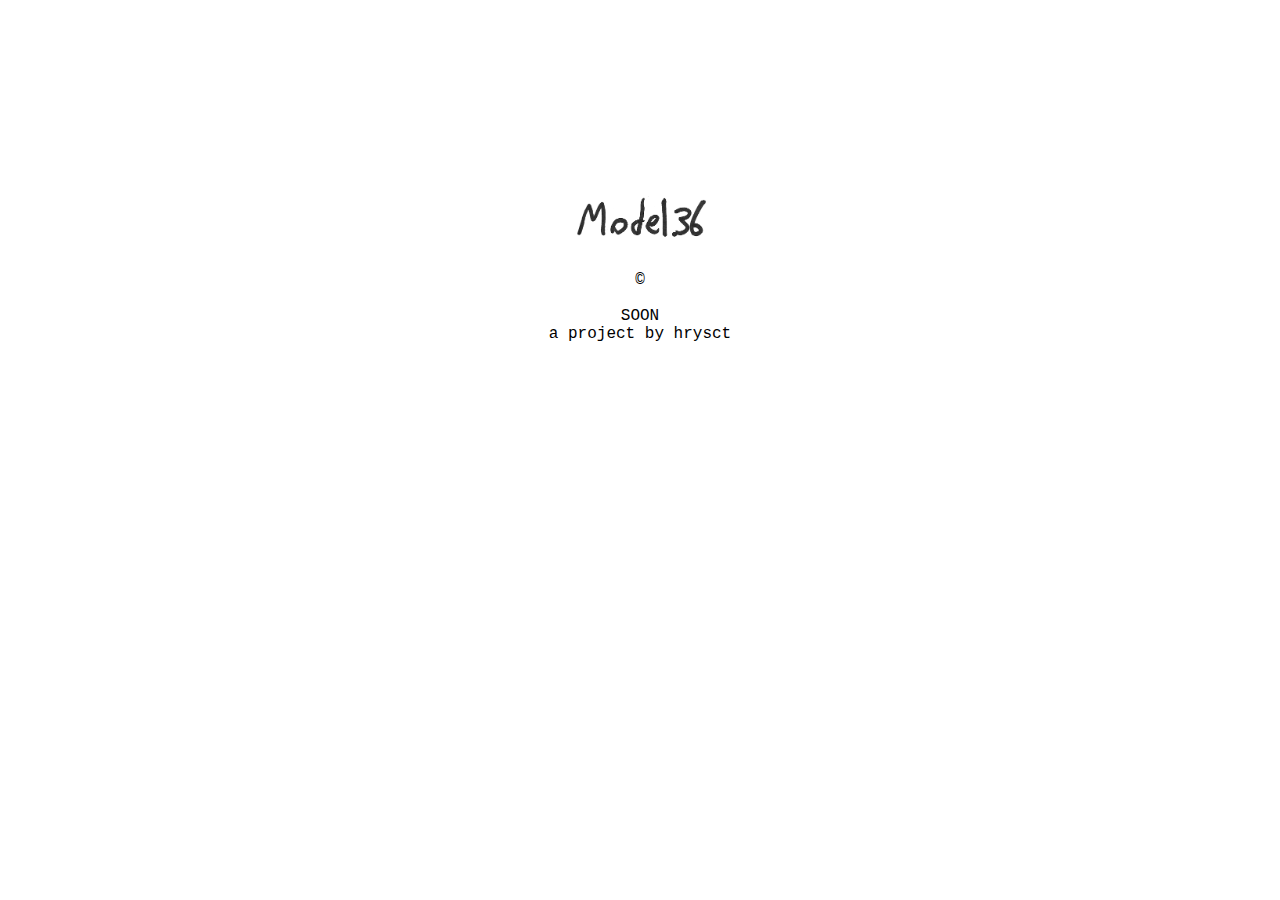
==== index.html @ e8d90c59 "favicon FINAL" ====
<!DOCTYPE HTML>
<html>

<head>

    <title>hrysct / Model.36 ©
    </title>
    
    <link rel="icon" type="image/png" href="favicon-32x32.png" sizes="32x32" />
    <link rel="icon" type="image/png" href="favicon-16x16.png" sizes="16x16" />
    
    <link rel="stylesheet"
          type="text/css"
          href="stylesheet.css" />

</head>
    
<body>
        
    <img id="placeholder" src="logo.png">
    
    <p>©<br><br>SOON<br>a project by hrysct</p>

</body>

</html>
---- stylesheet.css ----
/* Model.36 style sheet */

body
{
    text-align:center;
    padding:180px;
}

#placeholder
{
    width:16%;
    height:16%;
    padding-bottom:-36px;
}

p
{
    font-family:courier;
}
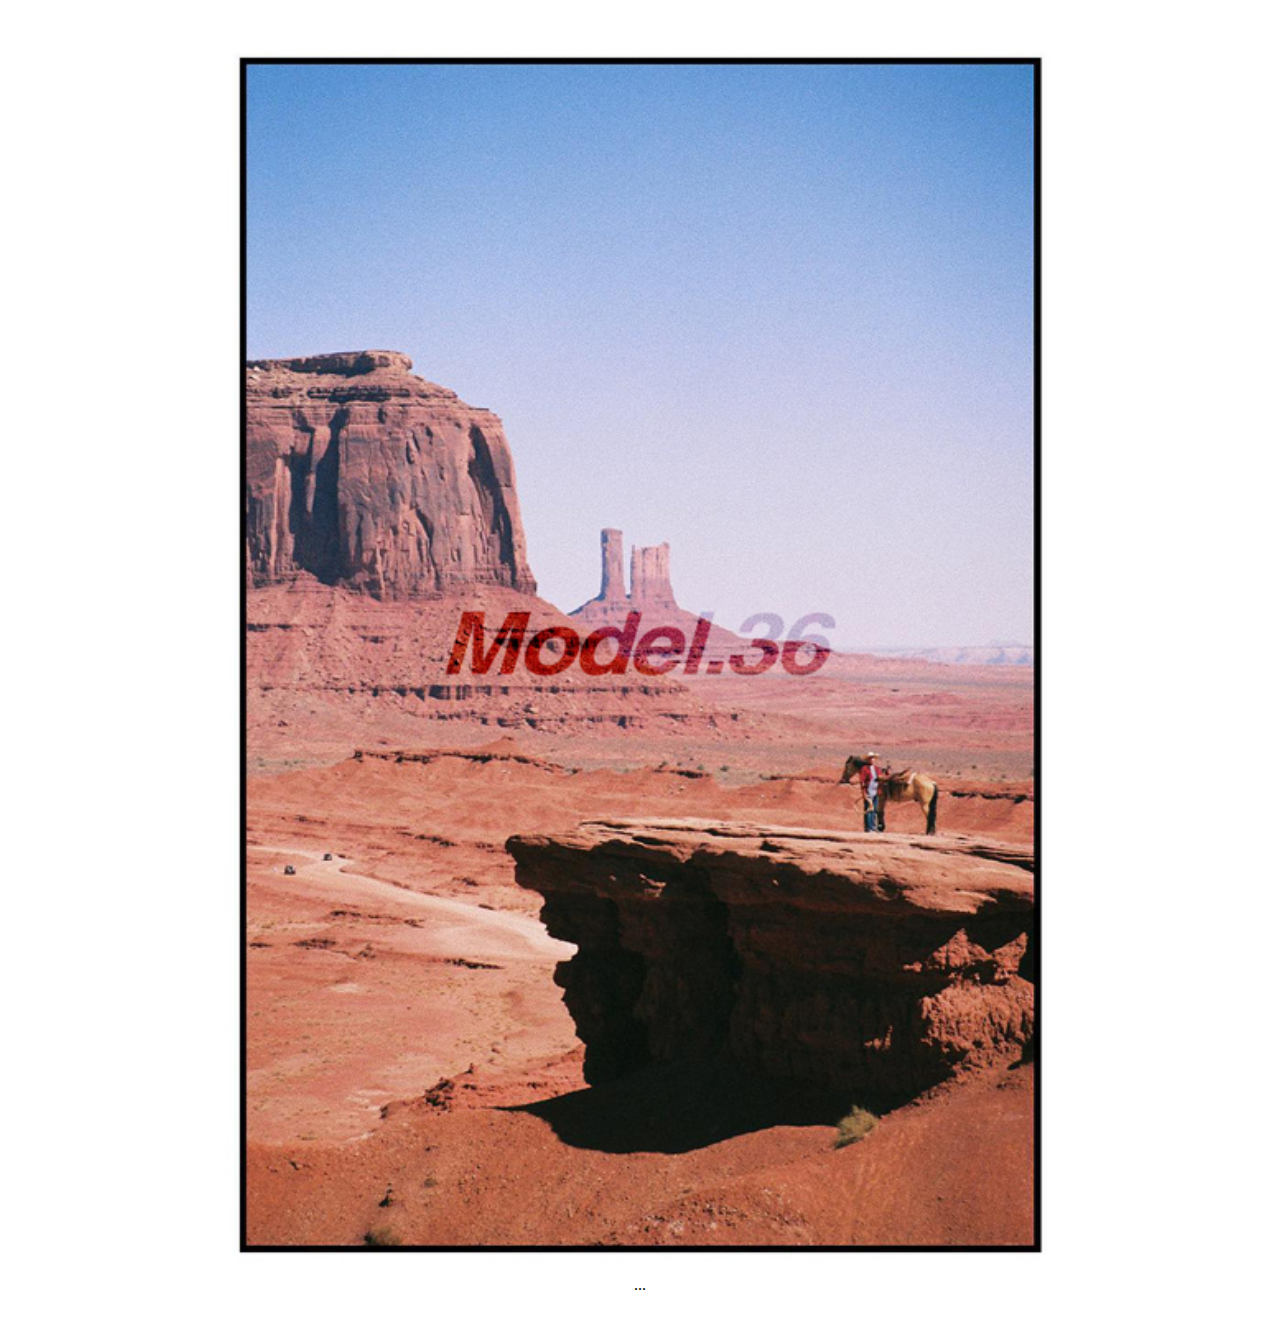
==== commit f3078462: "radio page add" ====
--- a/index.html
+++ b/index.html
@@ -3,7 +3,7 @@
 
 <head>
 
-    <title>hrysct / Model.36 ©
+    <title>Model.36
     </title>
     
     <link rel="icon" type="image/png" href="favicon-32x32.png" sizes="32x32" />
@@ -17,9 +17,15 @@
     
 <body>
         
-    <img id="placeholder" src="logo.png">
-    
-    <p>©<br><br>SOON<br>a project by hrysct</p>
+    <div id="wrap">
+    <div id="left_col">
+        <img id="arizona" src="arizona.jpg">
+    </div>
+    <div id="right_col">
+        ...
+    </div>
+        
+</div>
 
 </body>
 
--- a/stylesheet.css
+++ b/stylesheet.css
@@ -2,18 +2,34 @@
 
 body
 {
-    text-align:center;
-    padding:180px;
-}
-
-#placeholder
-{
-    width:16%;
-    height:16%;
-    padding-bottom:-36px;
+    padding:30px;
 }
 
 p
 {
     font-family:courier;
+    font-size:10pt;
 }
+
+#wrap 
+{
+   text-align:center;
+}
+
+#arizona
+{
+    width:82%;
+    height:82%;
+}
+
+#radiologo
+{
+    width:300px;
+    height:auto;
+}
+
+#cover
+{
+    width:375px;
+    height:auto;
+}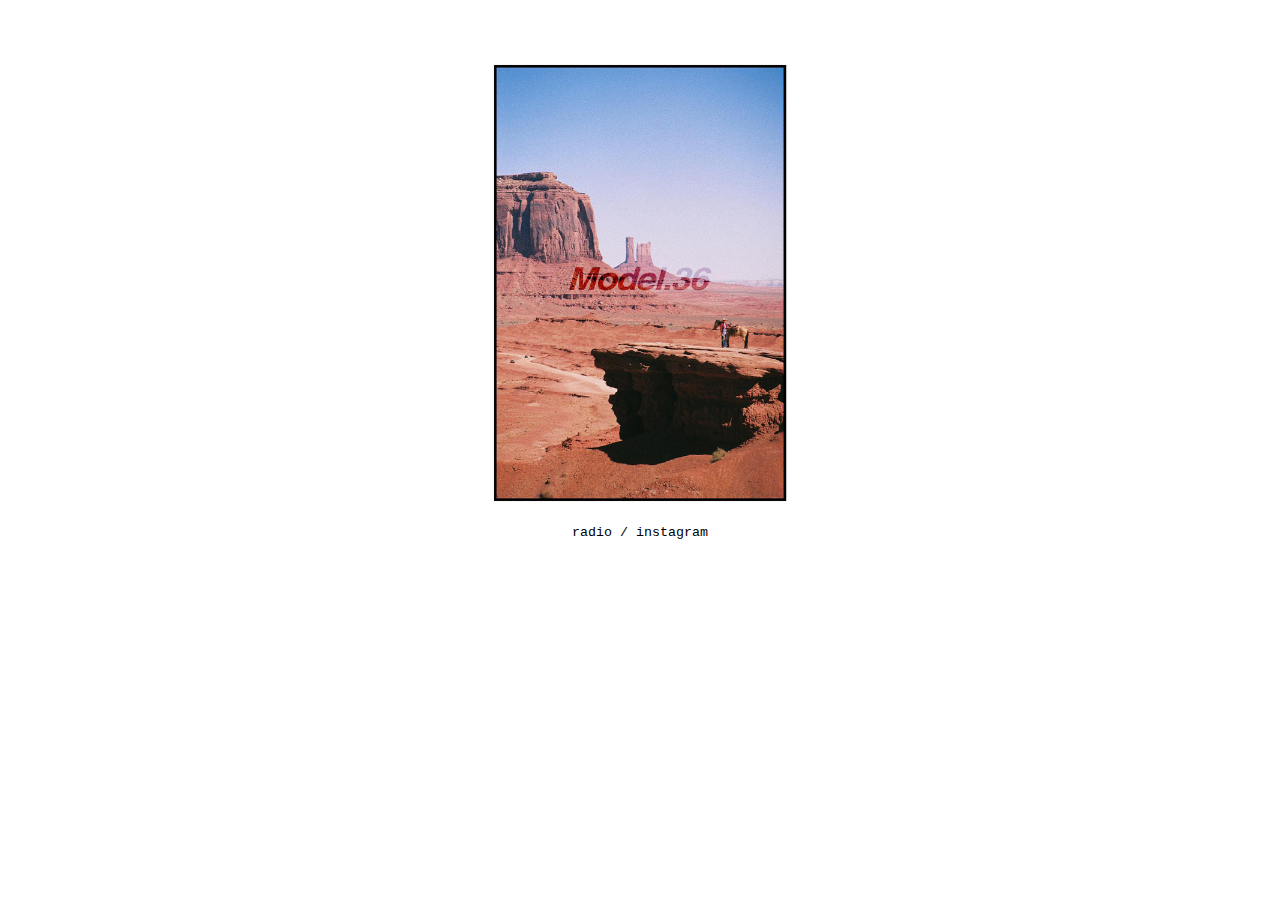
==== commit e561e4e6: "update index and css" ====
--- a/index.html
+++ b/index.html
@@ -16,16 +16,14 @@
 </head>
     
 <body>
+    
+    <div id="spacer"></div>
+    <div id="wrap">
+        <img id="arizona" src="arizona.jpg">
+        <br>
+        <p>radio / instagram</p>
         
-    <div id="wrap">
-    <div id="left_col">
-        <img id="arizona" src="arizona.jpg">
     </div>
-    <div id="right_col">
-        ...
-    </div>
-        
-</div>
 
 </body>
 
--- a/stylesheet.css
+++ b/stylesheet.css
@@ -11,6 +11,11 @@
     font-size:10pt;
 }
 
+#spacer
+{
+    padding:10px;
+}
+
 #wrap 
 {
    text-align:center;
@@ -18,8 +23,8 @@
 
 #arizona
 {
-    width:82%;
-    height:82%;
+    width:360px;
+    height:auto;
 }
 
 #radiologo
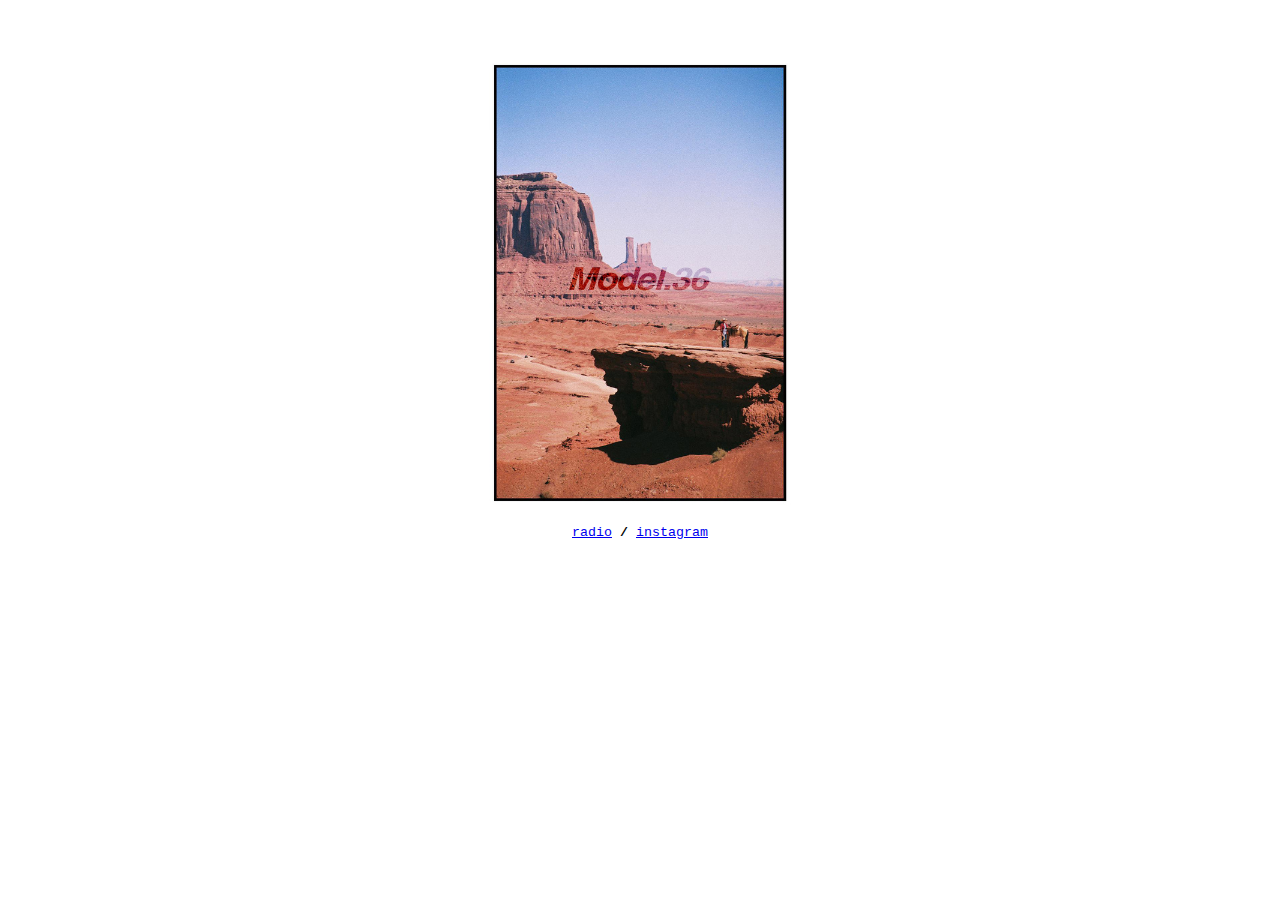
==== commit cabe021a: "FINAL?" ====
--- a/index.html
+++ b/index.html
@@ -21,7 +21,7 @@
     <div id="wrap">
         <img id="arizona" src="arizona.jpg">
         <br>
-        <p>radio / instagram</p>
+        <p><a href="https://model36.com/radio">radio</a> <b>/</b> <a href="https://www.instagram.com/model.36">instagram</a></p>
         
     </div>
 
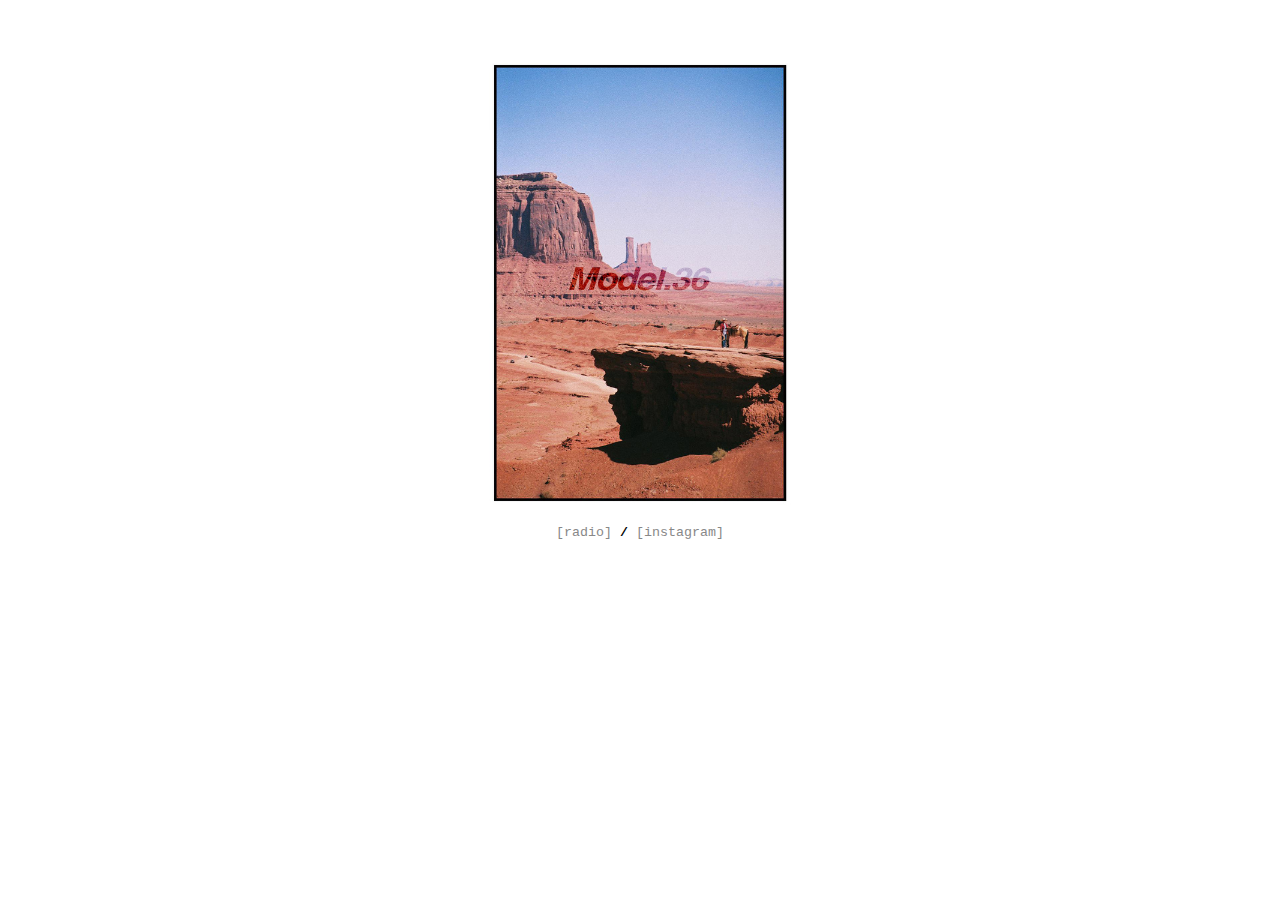
==== commit 63eb1537: "fix bold links" ====
--- a/index.html
+++ b/index.html
@@ -21,7 +21,7 @@
     <div id="wrap">
         <img id="arizona" src="arizona.jpg">
         <br>
-        <p><a href="https://model36.com/radio">radio</a> <b>/</b> <a href="https://www.instagram.com/model.36">instagram</a></p>
+        <p><a href="https://model36.com/radio">[radio]</a> <b>/</b> <a href="https://www.instagram.com/model.36">[instagram]</a></p>
         
     </div>
 
--- a/stylesheet.css
+++ b/stylesheet.css
@@ -9,6 +9,30 @@
 {
     font-family:courier;
     font-size:10pt;
+}
+
+a:link
+{
+    color:#888888;
+    text-decoration:none;
+}
+
+a:visited
+{
+    color:#888888;
+    text-decoration:none;
+}
+
+a:hover
+{
+    color:#000000;
+    text-decoration:underline;
+}
+
+a:active
+{
+    color:#000000;
+    text-decoration:underline;
 }
 
 #spacer
@@ -31,10 +55,16 @@
 {
     width:300px;
     height:auto;
+    padding-bottom:10px;
 }
 
 #cover
 {
-    width:375px;
+    width:620px;
     height:auto;
+}
+
+#tracks
+{
+    color:#888888
 }